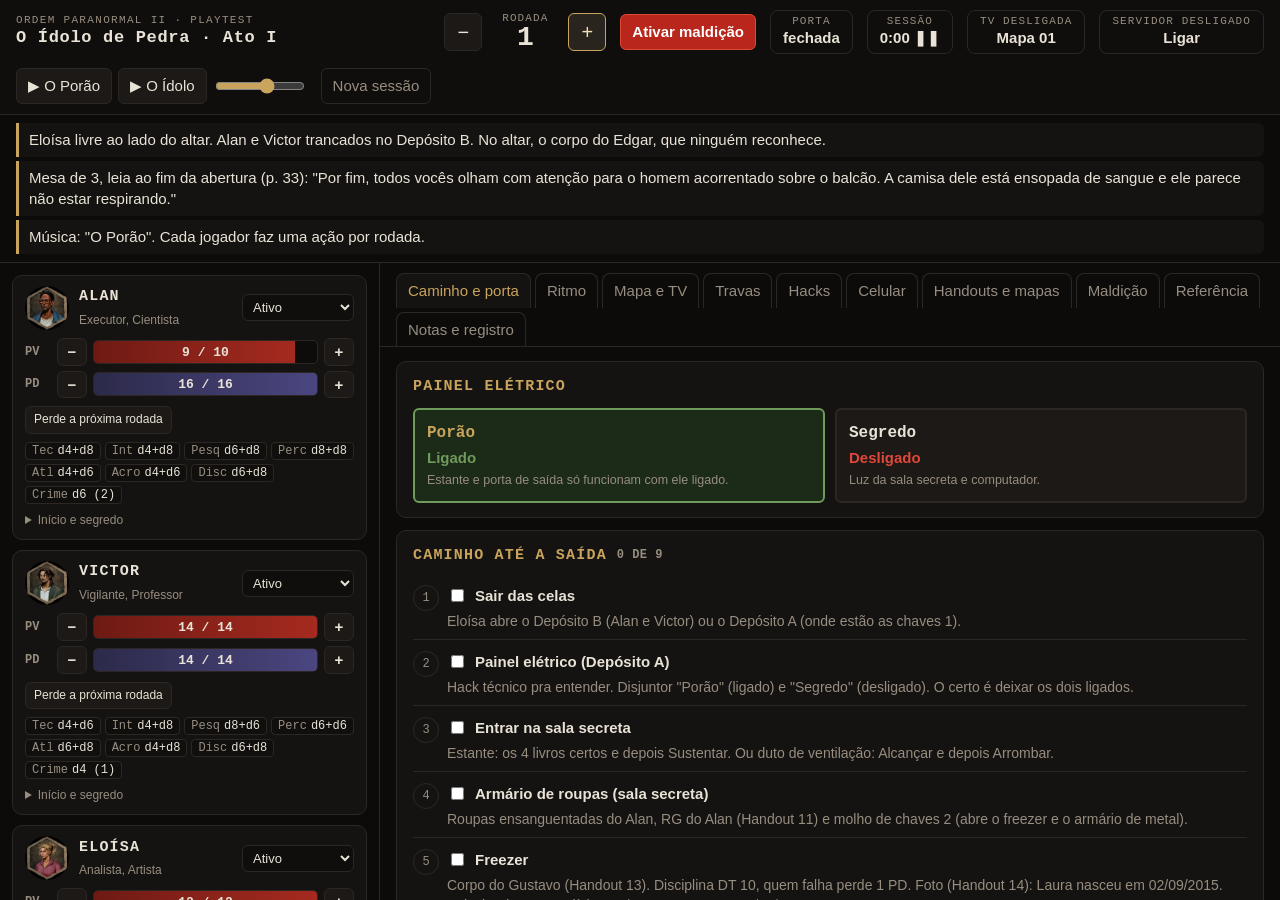
==== painel-do-mestre/index.html @ 0931d0e9 "feat: GM kit for the OP2 playtest Act I (O Idolo de Pedra) Snapshot after the first session (2026-11" ====
<!doctype html>
<html lang="pt-BR">
<head>
<meta charset="utf-8">
<meta name="viewport" content="width=device-width, initial-scale=1">
<link rel="icon" href="data:,">
<link rel="stylesheet" href="stage.css">
<title>Painel do mestre · O Ídolo de Pedra, Ato I</title>
<style>
  :root {
    --bg: #0c0b0a;
    --panel: #151311;
    --panel-2: #1c1916;
    --line: #2c2723;
    --text: #e9e3d7;
    --muted: #978d80;
    --red: #b8261c;
    --red-hi: #e0483a;
    --red-dim: #3a1512;
    --gold: #c9a45c;
    --ok: #6f9a5c;
    --ok-dim: #1c2a18;
    --warn: #d39a3a;
    --mono: "Courier New", Courier, monospace;
    --sans: -apple-system, BlinkMacSystemFont, "Segoe UI", Roboto, "Helvetica Neue", Arial, sans-serif;
  }
  * { box-sizing: border-box; }
  html, body { margin: 0; height: 100%; background: var(--bg); color: var(--text); font: 15px/1.45 var(--sans); }
  body { display: grid; grid-template-rows: auto auto 1fr; overflow: hidden; }
  body.cursed { background: radial-gradient(ellipse at top, #1d0b09 0%, var(--bg) 60%); }
  button, select, input, textarea { font: inherit; color: inherit; }
  button { background: var(--panel-2); border: 1px solid var(--line); border-radius: 6px; padding: 6px 11px; cursor: pointer; transition: border-color .15s, background .15s; }
  button:hover:not(:disabled) { border-color: #4a423b; background: #24201c; }
  button:disabled { opacity: .45; cursor: default; }
  button.on { border-color: var(--gold); color: var(--gold); }
  button.on.danger, button.danger { border-color: var(--red-hi); color: var(--red-hi); }
  button.primary { background: #2a241e; border-color: var(--gold); color: #f1dfb6; }
  button.ghost { background: transparent; color: var(--muted); }
  button.big { padding: 10px 16px; font-weight: 600; }
  .danger-btn { background: var(--red); border-color: var(--red-hi); color: #fff; font-weight: 600; }
  .danger-btn:hover:not(:disabled) { background: var(--red-hi); }
  .danger-btn.small { padding: 3px 9px; font-size: 13px; }
  input, select, textarea { background: #0f0e0c; border: 1px solid var(--line); border-radius: 6px; padding: 6px 9px; }
  input:focus, select:focus, textarea:focus, button:focus-visible { outline: 2px solid var(--gold); outline-offset: 1px; }
  h2, h3 { font-family: var(--mono); text-transform: uppercase; letter-spacing: .08em; margin: 0 0 10px; }
  h2 { font-size: 15px; color: var(--gold); display: flex; align-items: center; gap: 10px; flex-wrap: wrap; }
  h2 small { font-size: 12px; color: var(--muted); letter-spacing: .04em; }
  h3 { font-size: 13px; color: var(--muted); margin-top: 14px; }
  p { margin: 6px 0; }
  ul, ol { margin: 6px 0; padding-left: 20px; }
  li { margin: 3px 0; }
  table { width: 100%; border-collapse: collapse; margin: 8px 0; }
  th, td { text-align: left; padding: 6px 8px; border-bottom: 1px solid var(--line); vertical-align: top; }
  th { font-family: var(--mono); font-size: 12px; color: var(--muted); text-transform: uppercase; font-weight: normal; }
  .muted { color: var(--muted); }
  .nowrap { white-space: nowrap; }
  .tag { display: inline-block; font-size: 12px; padding: 2px 8px; border-radius: 99px; border: 1px solid var(--line); color: var(--muted); }
  .tag.warn { border-color: var(--warn); color: var(--warn); }
  .tag.aberta { border-color: var(--ok); color: var(--ok); }
  .tag.estragada { border-color: var(--red-hi); color: var(--red-hi); }
  .tag.danger { border-color: var(--red-hi); color: var(--red-hi); }
  .chip.warn { border-color: var(--warn); }
  .hint-card { border: 1px solid var(--line); border-radius: 8px; padding: 10px 12px; margin: 10px 0; }
  .hint-head { display: flex; justify-content: space-between; align-items: center; gap: 10px; flex-wrap: wrap; }
  .hint-head .lock-row { margin: 0; }
  .hint-list { margin: 8px 0 0; padding: 0; list-style: none; }
  .hint-list li { margin: 6px 0; line-height: 1.45; }
  .hint-list li.hint-on { opacity: .6; }
  .ok-text { color: var(--ok); }
  .warn-text { color: var(--warn); }
  .spoiler, .secret, .spoiler-block { filter: blur(6px); transition: filter .15s; cursor: help; }
  .spoiler:hover, .spoiler:focus, .secret:hover, .secret:focus, .spoiler-block:hover, .spoiler-block:focus { filter: none; }
  .spoiler { font-family: var(--mono); font-weight: 700; color: var(--gold); }

  #topbar { display: flex; align-items: center; gap: 14px; padding: 10px 16px; border-bottom: 1px solid var(--line); background: #100e0c; flex-wrap: wrap; }
  .brand { display: flex; flex-direction: column; margin-right: auto; }
  .brand .eyebrow { font: 11px var(--mono); color: var(--muted); text-transform: uppercase; letter-spacing: .12em; }
  .brand strong { font-family: var(--mono); font-size: 17px; letter-spacing: .04em; }
  .round { display: flex; align-items: center; gap: 8px; }
  .round-btn { width: 38px; height: 38px; font-size: 20px; padding: 0; }
  .round-num { display: flex; flex-direction: column; align-items: center; min-width: 70px; }
  .round-num span, .chip span, .curse-chip span { font: 11px var(--mono); text-transform: uppercase; color: var(--muted); letter-spacing: .1em; }
  .round-num b { font: 700 28px/1 var(--mono); }
  .chip, .curse-chip { display: flex; flex-direction: column; align-items: center; padding: 4px 12px; border: 1px solid var(--line); border-radius: 8px; min-height: 44px; justify-content: center; }
  .chip.ok { border-color: var(--ok); }
  .chip b { font-weight: 600; }
  .curse-chip { border: 0; padding: 0; }
  .curse-chip.active { border: 1px solid var(--red-hi); padding: 4px 12px; background: var(--red-dim); animation: pulse 2.4s ease-in-out infinite; }
  .curse-chip.active b { color: #ffb4aa; font-size: 17px; }
  @keyframes pulse { 50% { box-shadow: 0 0 18px rgba(224, 72, 58, .35); } }
  .music-box { display: flex; align-items: center; gap: 6px; }
  .music.on { border-color: var(--gold); color: var(--gold); }
  .music-box input { width: 90px; padding: 0; accent-color: var(--gold); }

  #reminders { display: flex; flex-direction: column; gap: 4px; padding: 8px 16px; border-bottom: 1px solid var(--line); max-height: 30vh; overflow: auto; }
  .rem { display: flex; align-items: center; gap: 10px; padding: 6px 10px; border-left: 3px solid var(--line); background: var(--panel); border-radius: 0 6px 6px 0; }
  .rem span { flex: 1; }
  .rem.info { border-left-color: var(--gold); }
  .rem.warn { border-left-color: var(--warn); }
  .rem.danger { border-left-color: var(--red-hi); background: var(--red-dim); }
  .rem.curse { border-left-color: var(--red-hi); background: linear-gradient(90deg, var(--red-dim), var(--panel)); font-weight: 600; }
  .rem.muted { color: var(--muted); }

  main { display: grid; grid-template-columns: minmax(330px, 380px) 1fr; min-height: 0; }
  #chars { overflow: auto; padding: 12px; border-right: 1px solid var(--line); display: flex; flex-direction: column; gap: 10px; }
  .char { background: var(--panel); border: 1px solid var(--line); border-radius: 10px; padding: 10px 12px; }
  .char.status-morto { opacity: .5; border-color: var(--red); }
  .char.status-escapou { border-color: var(--ok); }
  .char.status-inconsciente { border-style: dashed; }
  .char header { display: flex; align-items: center; gap: 10px; margin-bottom: 8px; }
  .char header img { width: 44px; height: 44px; border-radius: 50%; object-fit: cover; background: #000; }
  .char header div { flex: 1; }
  .char h3 { margin: 0; color: var(--text); font-size: 15px; }
  .char small { color: var(--muted); font-size: 12px; }
  .char select { font-size: 13px; padding: 4px 6px; }
  .stat { display: grid; grid-template-columns: 26px 30px 1fr 30px; align-items: center; gap: 6px; margin: 5px 0; }
  .stat button { padding: 2px 0; font-weight: 700; }
  .stat-label { font: 700 12px var(--mono); color: var(--muted); }
  .bar { position: relative; height: 24px; background: #0d0c0b; border: 1px solid var(--line); border-radius: 5px; overflow: hidden; }
  .bar i { position: absolute; inset: 0 auto 0 0; transition: width .2s; }
  .stat.pv .bar i { background: linear-gradient(90deg, #6e1a14, #a52a1f); }
  .stat.pd .bar i { background: linear-gradient(90deg, #2c2a4a, #4b4680); }
  .bar b { position: relative; display: block; text-align: center; font: 700 13px/24px var(--mono); }
  .pending { margin: 4px 0 6px; padding: 6px 8px; background: var(--red-dim); border: 1px solid var(--red-hi); border-radius: 6px; font-size: 13px; display: flex; gap: 6px; align-items: center; flex-wrap: wrap; }
  .pending button { padding: 2px 8px; font-size: 13px; }
  .pd-line { margin: 4px 0 6px; padding: 6px 8px; background: rgba(90, 120, 200, .12); border-left: 3px solid #6f8fd8; border-radius: 4px; font-size: 13px; line-height: 1.4; display: flex; gap: 8px; align-items: flex-start; }
  .pd-line em { font-style: normal; color: #9fb4e8; font-weight: 600; }
  .pd-line button { padding: 1px 8px; font-size: 12px; flex: none; }
  .char-actions { display: flex; gap: 6px; flex-wrap: wrap; align-items: center; margin: 8px 0; }
  .char-actions button { font-size: 12px; padding: 4px 8px; }
  .skills { display: flex; flex-wrap: wrap; gap: 4px; }
  .skills span { font: 12px var(--mono); background: #100f0d; border: 1px solid var(--line); border-radius: 4px; padding: 1px 6px; }
  .skills em { font-style: normal; color: var(--muted); margin-right: 4px; }
  .char details { margin-top: 8px; }
  .char summary { cursor: pointer; font-size: 12px; color: var(--muted); }
  .start { font-size: 13px; color: var(--muted); margin: 6px 0 4px; }
  .secret { font-size: 13px; margin: 4px 0 0; }
  .secret em { color: var(--red-hi); font-style: normal; }

  .work { display: grid; grid-template-rows: auto 1fr; min-height: 0; }
  #tabs { display: flex; gap: 4px; padding: 10px 16px 0; border-bottom: 1px solid var(--line); flex-wrap: wrap; }
  #tabs button { border-radius: 8px 8px 0 0; border-bottom: 0; background: transparent; color: var(--muted); }
  #tabs button.on { background: var(--panel); color: var(--gold); border-color: var(--line); }
  #tab { overflow: auto; padding: 14px 16px 40px; display: flex; flex-direction: column; gap: 12px; }
  .card { background: var(--panel); border: 1px solid var(--line); border-radius: 10px; padding: 14px 16px; }

  .breakers { display: grid; grid-template-columns: 1fr 1fr; gap: 10px; }
  .breaker { display: flex; flex-direction: column; align-items: flex-start; gap: 2px; padding: 12px; text-align: left; border-width: 2px; }
  .breaker b { font-family: var(--mono); font-size: 16px; }
  .breaker span { font-weight: 700; color: var(--red-hi); }
  .breaker.on span { color: var(--ok); }
  .breaker.on { border-color: var(--ok); background: var(--ok-dim); }
  .breaker small { color: var(--muted); }
  .steps { list-style: none; padding: 0; counter-reset: step; }
  .steps li { padding: 8px 0 8px 34px; border-bottom: 1px solid var(--line); position: relative; counter-increment: step; }
  .steps li::before { content: counter(step); position: absolute; left: 0; top: 8px; width: 24px; height: 24px; border-radius: 50%; border: 1px solid var(--line); display: grid; place-items: center; font: 12px var(--mono); color: var(--muted); }
  .steps li.done::before { content: "✓"; border-color: var(--ok); color: var(--ok); }
  .steps li.done b { color: var(--muted); text-decoration: line-through; }
  .steps label { display: flex; align-items: center; gap: 8px; cursor: pointer; }
  .steps p { color: var(--muted); font-size: 14px; margin: 4px 0 0; }
  .door-row, .lock-row { display: flex; align-items: center; gap: 8px; flex-wrap: wrap; margin: 8px 0; }
  .door-input { font: 700 24px var(--mono); letter-spacing: .25em; width: 190px; text-align: center; }
  .door-msg { padding: 6px 10px; background: var(--red-dim); border-radius: 6px; }
  .door-msg.ok { background: var(--ok-dim); color: #b7dba6; }
  .lock.status-aberta { border-color: #34472c; }
  .lock.status-estragada { border-color: var(--red); }
  .guess { font: 700 18px var(--mono); letter-spacing: .2em; width: 200px; }
  .ra { width: 80px; }
  .marks { display: flex; gap: 6px; flex-wrap: wrap; }
  .mark { display: flex; flex-direction: column; align-items: center; min-width: 96px; padding: 6px 8px; border-radius: 6px; border: 1px solid var(--line); font-weight: 700; text-align: center; }
  .mark small { font: 12px var(--mono); color: var(--muted); }
  .mark em { font-weight: 400; font-style: normal; font-size: 12px; color: var(--muted); }
  .mark.exato { border-color: var(--ok); color: var(--ok); }
  .mark.baixo, .mark.alto { border-color: var(--warn); color: var(--warn); }

  .seg { display: flex; gap: 6px; flex-wrap: wrap; align-items: center; margin: 8px 0; }
  .seg-label { font-size: 13px; color: var(--muted); margin-right: 4px; }
  .hack-plan { display: grid; grid-template-columns: 1fr 260px; gap: 14px; align-items: start; margin-top: 10px; padding-top: 10px; border-top: 1px solid var(--line); }
  .hack-thumb { width: 100%; border-radius: 6px; border: 1px solid var(--line); filter: blur(3px) brightness(.7); }
  .hack-thumb:hover { filter: none; }
  .last-shown { margin-top: 10px; padding: 10px 12px; border: 1px solid var(--gold); border-radius: 8px; background: #221d15; font-size: 16px; }
  .last-shown .spoiler { font-size: 18px; }
  q { color: var(--gold); }
  table.social tr.certo td:first-child { color: var(--ok); }
  table.social tr.errado td:first-child { color: var(--red-hi); text-decoration: line-through; }
  table.social button { font-size: 12px; padding: 3px 8px; }
  .curse-table tr.current td { background: var(--red-dim); color: #ffd2cb; font-weight: 600; }
  .curse-table td:first-child { font: 700 16px var(--mono); width: 70px; }

  .gallery { display: grid; grid-template-columns: repeat(auto-fill, minmax(170px, 1fr)); gap: 12px; }
  .gallery figure { margin: 0; background: #100f0d; border: 1px solid var(--line); border-radius: 8px; overflow: hidden; display: flex; flex-direction: column; }
  .gallery figure.shown { border-color: #4a5a3e; }
  .gallery .thumb { padding: 0; border: 0; border-radius: 0; background: #000; aspect-ratio: 4 / 3; overflow: hidden; }
  .gallery .thumb img { width: 100%; height: 100%; object-fit: cover; display: block; transition: transform .2s; }
  .gallery .thumb:hover img { transform: scale(1.04); }
  .secret-group .thumb img { filter: blur(8px); }
  .secret-group .thumb:hover img { filter: none; }
  .gallery figcaption { padding: 8px 10px; display: flex; flex-direction: column; gap: 3px; font-size: 13px; }
  .gallery figcaption span { color: var(--muted); }
  .shown-toggle { color: var(--muted); font-size: 12px; display: flex; gap: 6px; align-items: center; }

  .rules dt { font: 700 13px var(--mono); color: var(--gold); margin-top: 8px; }
  .rules dd { margin: 2px 0 0; }
  .dice-out { font-family: var(--mono); color: var(--gold); }
  textarea { width: 100%; min-height: 260px; resize: vertical; line-height: 1.5; }
  .log { list-style: none; padding: 0; max-height: 420px; overflow: auto; font-size: 13px; }
  .log li { padding: 4px 0; border-bottom: 1px solid var(--line); }
  .log li span { display: inline-block; width: 40px; font-family: var(--mono); color: var(--muted); }

  #overlay { position: fixed; inset: 0; background: #000; z-index: 50; display: grid; grid-template-rows: auto 1fr auto; }
  #overlay[hidden] { display: none; }
  #ov-top { display: flex; align-items: center; justify-content: center; padding: 10px 70px; min-height: 64px; position: relative; }
  #ov-caption { font: 22px var(--mono); color: #eee; text-align: center; }
  #ov-close { position: absolute; right: 14px; top: 12px; background: #1a1a1a; border-color: #333; color: #bbb; }
  #ov-stage { position: relative; min-height: 0; display: grid; place-items: center; overflow: hidden; }
  #ov-stage.zoom { overflow: auto; place-items: start center; }
  #ov-img { max-width: 100%; max-height: 100%; object-fit: contain; cursor: zoom-in; }
  #ov-stage.zoom #ov-img { max-width: none; max-height: none; cursor: zoom-out; }
  #ov-timer { position: fixed; top: 12px; left: 18px; font: 700 64px/1 var(--mono); color: #fff; text-shadow: 0 0 20px #000; z-index: 2; }
  #ov-timer.warn { color: var(--red-hi); animation: blink .5s steps(2) infinite; }
  @keyframes blink { 50% { opacity: .4; } }
  #ov-done { font: 700 96px var(--mono); color: var(--red-hi); letter-spacing: .1em; }
  #ov-hint { text-align: center; color: #555; font-size: 12px; padding: 6px; }
  body.ov-open { overflow: hidden; }

  .tv-chip, .srv-chip { cursor: pointer; font: inherit; color: inherit; background: transparent; }
  .tv-chip.ok { border-color: var(--ok); }
  .tv-chip b { max-width: 180px; overflow: hidden; text-overflow: ellipsis; white-space: nowrap; }
  .tv-layout { display: grid; grid-template-columns: minmax(300px, 1fr) auto; gap: 12px; align-items: start; }
  .tv-controls { display: flex; flex-direction: column; gap: 12px; min-width: 0; }
  .tv-map-card { padding: 8px; position: sticky; top: 0; }
  .editor { display: flex; justify-content: center; background: #000; border-radius: 8px; }
  .editor .stage { width: min(calc(100vw - 820px), calc((100vh - 260px) * 3537 / 3750)); min-width: 320px; }
  @media (max-width: 1300px) { .tv-layout { grid-template-columns: 1fr; } .editor .stage { width: min(100%, calc(70vh * 3537 / 3750)); } }
  .editor .stage.dim > img.map { opacity: .35; }
  #gm-tokens .tk { pointer-events: auto; cursor: grab; touch-action: none; }
  #gm-tokens .tk img { pointer-events: auto; }
  #gm-tokens .tk.dragging { transition: none; cursor: grabbing; outline: 2px dashed var(--gold); outline-offset: 2px; }
  .phone-grid { display: grid; grid-template-columns: 1fr 230px; gap: 16px; align-items: start; }
  .phone-qr { width: 100%; image-rendering: pixelated; border-radius: 8px; background: #fff; }
  .phone-url { flex: 1; min-width: 200px; font-family: var(--mono); font-size: 13px; }
  .q-list { display: grid; grid-template-columns: 1fr 1fr; gap: 6px; }
  .q-item { display: grid; grid-template-columns: auto 1fr; gap: 2px 8px; align-items: center; padding: 6px 8px; border: 1px solid var(--line); border-radius: 6px; font-size: 14px; cursor: pointer; }
  .q-item .spoiler { grid-column: 2; font-size: 12px; }
  .q-item.ok { border-color: var(--ok); color: #b7dba6; }
  .phone-log { max-height: 300px; }
  .phone-log li span { width: 46px; }
  @media (max-width: 1250px) { .phone-grid { grid-template-columns: 1fr; } .phone-qr { max-width: 220px; } }
  .fig-actions { display: flex; align-items: center; justify-content: space-between; gap: 6px; margin-top: 4px; }
  .fig-actions button { padding: 3px 10px; font-size: 12px; }

  @media (max-width: 1100px) {
    main { grid-template-columns: 1fr; overflow: auto; }
    body { overflow: auto; }
    #chars { border-right: 0; display: grid; grid-template-columns: repeat(auto-fill, minmax(320px, 1fr)); }
    .hack-plan { grid-template-columns: 1fr; }
  }
</style>
</head>
<body>
  <header id="topbar"></header>
  <div id="reminders"></div>
  <main>
    <aside id="chars"></aside>
    <section class="work">
      <nav id="tabs"></nav>
      <div id="tab"></div>
    </section>
  </main>

  <div id="overlay" hidden>
    <div id="ov-top">
      <div id="ov-caption"></div>
      <button id="ov-close">Fechar (Esc)</button>
    </div>
    <div id="ov-stage">
      <div id="ov-timer" hidden></div>
      <img id="ov-img" alt="">
      <div id="ov-done" hidden>TEMPO!</div>
    </div>
    <div id="ov-hint">Clique na imagem pra ver no tamanho real.</div>
  </div>

  <script src="data.js"></script>
  <script src="vendor/qrcode.js"></script>
  <script src="stage.js"></script>
  <script src="dicas.js"></script>
  <script src="ritmo.js"></script>
  <script src="falas-pd.js"></script>
  <script src="app.js"></script>
</body>
</html>
---- painel-do-mestre/stage.css ----
.stage { position: relative; aspect-ratio: 3537 / 3750; }
.stage > img.map { position: absolute; inset: 0; width: 100%; height: 100%; display: block; user-select: none; -webkit-user-drag: none; }
.stage .tokens { position: absolute; inset: 0; }

.tk { position: absolute; display: flex; flex-direction: column; align-items: center; pointer-events: none; transition: left .35s ease, top .35s ease, opacity .4s, filter .4s; }
.tk img { display: block; pointer-events: none; }
.tk span { font: 700 clamp(9px, 1.1vmin, 15px) "Courier New", monospace; color: #f2ead8; background: rgba(0, 0, 0, .72); padding: 1px 6px; border-radius: 3px; white-space: nowrap; letter-spacing: .04em; }

.tk-corpo { height: calc(13% * var(--s)); transform: translate(-50%, -100%); transform-origin: 50% 100%; }
.tk-corpo img { height: 100%; width: auto; filter: drop-shadow(0 6px 6px rgba(0, 0, 0, .85)); }
.tk-corpo span { position: absolute; top: 100%; margin-top: 2px; }

.tk-ficha { width: calc(6.5% * var(--s)); transform: translate(-50%, -50%); }
.tk-ficha img { width: 100%; height: auto; filter: drop-shadow(0 3px 5px rgba(0, 0, 0, .9)); }
.tk-ficha span { margin-top: 2px; }

.tk.st-morto img { filter: grayscale(1) brightness(.85) sepia(.7) hue-rotate(-35deg) saturate(2.4) drop-shadow(0 0 6px rgba(150, 0, 0, .9)); }
.tk.st-morto span { color: #ff8b80; text-decoration: line-through; }
.tk-corpo.st-inconsciente { transform: translate(-50%, -100%) rotate(-82deg); }
.tk-corpo.st-inconsciente span { transform: rotate(82deg); }
.tk-corpo.st-morto { transform: translate(-50%, -100%) rotate(84deg); }
.tk-corpo.st-morto span { transform: rotate(-84deg); }
.tk-ficha.st-inconsciente img { opacity: .55; }
.tk.st-escapou { opacity: .35; }
.tk-monstro img { filter: drop-shadow(0 0 10px rgba(210, 0, 0, .95)); animation: monstro 1.6s ease-in-out infinite; }
.tk-monstro span { color: #ff8b80; }
.tk-monstro.st-inconsciente img { animation: none; opacity: .5; transform: rotate(80deg); }
@keyframes monstro { 50% { filter: drop-shadow(0 0 18px rgba(255, 20, 0, 1)); } }
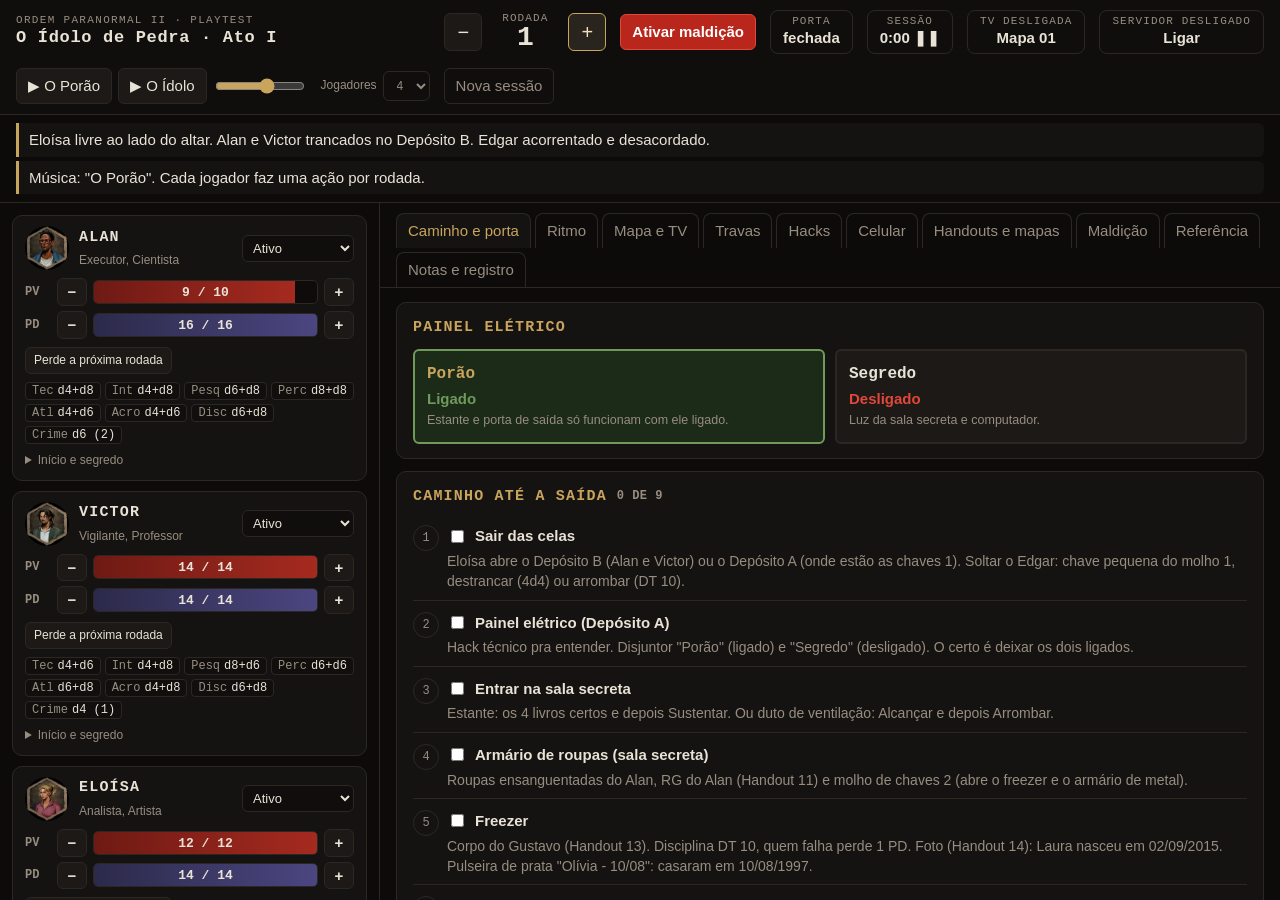
==== commit 1433d344: "feat: choose 3, 4 or 5 players and run the server on Windows Add a player-count selector to the GM p" ====
--- a/painel-do-mestre/index.html
+++ b/painel-do-mestre/index.html
@@ -89,6 +89,7 @@
   .curse-chip.active b { color: #ffb4aa; font-size: 17px; }
   @keyframes pulse { 50% { box-shadow: 0 0 18px rgba(224, 72, 58, .35); } }
   .music-box { display: flex; align-items: center; gap: 6px; }
+  .players-box { display: flex; align-items: center; gap: 6px; font-size: 12px; color: var(--muted, #aaa); }
   .music.on { border-color: var(--gold); color: var(--gold); }
   .music-box input { width: 90px; padding: 0; accent-color: var(--gold); }
 
@@ -287,6 +288,7 @@
   <script src="dicas.js"></script>
   <script src="ritmo.js"></script>
   <script src="falas-pd.js"></script>
+  <script src="mesa.js"></script>
   <script src="app.js"></script>
 </body>
 </html>
